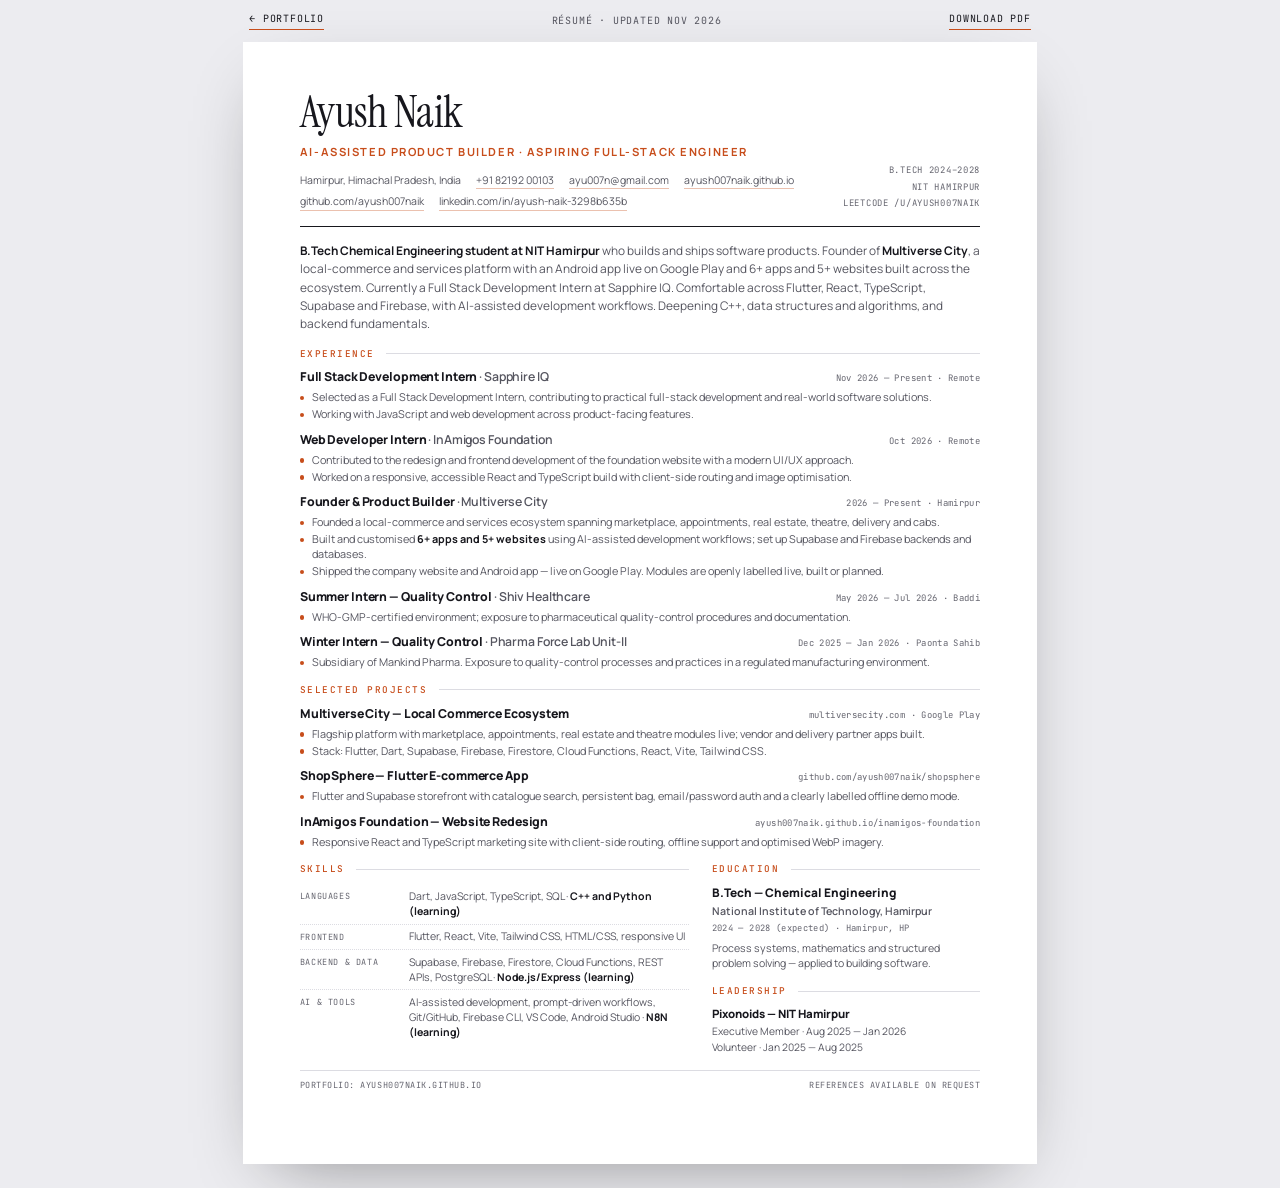
==== resume.html @ 89e1fe35 "Transform portfolio into an honest, case-study-led product site" ====
<!DOCTYPE html>
<html lang="en">
<head>
<meta charset="UTF-8">
<meta name="viewport" content="width=device-width, initial-scale=1.0">
<title>Ayush Naik — Résumé</title>
<meta name="robots" content="noindex, follow">
<meta name="description" content="Résumé of Ayush Naik — AI-assisted product builder and aspiring full-stack engineer.">
<link rel="icon" type="image/svg+xml" href="assets/icons/favicon.svg">
<link rel="preconnect" href="https://fonts.googleapis.com">
<link rel="preconnect" href="https://fonts.gstatic.com" crossorigin>
<link href="https://fonts.googleapis.com/css2?family=Instrument+Serif:ital@0;1&family=Manrope:wght@400;500;600;700;800&family=JetBrains+Mono:wght@400;500&display=swap" rel="stylesheet">
<style>
  :root {
    --ink: #17171d;
    --muted: #55555f;
    --dim: #666670;
    --line: #dcdce2;
    --accent: #c74d1b;
    --paper: #ffffff;
  }
  * { margin: 0; padding: 0; box-sizing: border-box; }
  body {
    font-family: "Manrope", -apple-system, BlinkMacSystemFont, "Segoe UI", sans-serif;
    color: var(--ink);
    background: #ececf0;
    font-size: 9.3pt;
    line-height: 1.45;
    -webkit-font-smoothing: antialiased;
  }
  a { color: inherit; text-decoration: none; }
  ul { list-style: none; }

  .toolbar {
    display: flex;
    align-items: center;
    justify-content: space-between;
    gap: 1rem;
    max-width: 210mm;
    margin: 0 auto;
    padding: 12px 6px;
    font-family: "JetBrains Mono", monospace;
    font-size: 10px;
    letter-spacing: .08em;
    text-transform: uppercase;
    color: #55555f;
  }
  .toolbar a { color: #17171d; border-bottom: 1px solid #c74d1b; padding-bottom: 2px; }

  .page {
    width: 210mm;
    min-height: 297mm;
    margin: 0 auto 24px;
    padding: 13mm 15mm 12mm;
    background: var(--paper);
    box-shadow: 0 24px 70px -30px rgba(0,0,0,.45);
  }

  .name {
    font-family: "Instrument Serif", Georgia, serif;
    font-size: 33pt;
    line-height: .96;
    letter-spacing: -.015em;
    font-weight: 400;
  }
  .role {
    margin-top: 3mm;
    font-size: 8.4pt;
    font-weight: 700;
    letter-spacing: .14em;
    text-transform: uppercase;
    color: var(--accent);
  }
  .contact {
    display: flex;
    flex-wrap: wrap;
    gap: 1.5mm 4mm;
    margin-top: 3.2mm;
    font-size: 7.9pt;
    color: var(--muted);
  }
  .contact a { border-bottom: 1px solid rgba(199,77,27,.35); }
  .header {
    display: flex;
    align-items: flex-end;
    justify-content: space-between;
    gap: 8mm;
    padding-bottom: 4mm;
    border-bottom: 1.5px solid var(--ink);
  }
  .header-right {
    text-align: right;
    font-family: "JetBrains Mono", monospace;
    font-size: 6.7pt;
    letter-spacing: .08em;
    text-transform: uppercase;
    color: var(--dim);
    line-height: 1.8;
    white-space: nowrap;
  }

  .summary {
    margin-top: 4mm;
    font-size: 8.9pt;
    line-height: 1.55;
    color: var(--muted);
  }
  .summary strong { color: var(--ink); font-weight: 700; }

  .section { margin-top: 3.4mm; }
  .section-title {
    display: flex;
    align-items: center;
    gap: 3mm;
    margin-bottom: 2.2mm;
    font-family: "JetBrains Mono", monospace;
    font-size: 7pt;
    font-weight: 500;
    letter-spacing: .16em;
    text-transform: uppercase;
    color: var(--accent);
  }
  .section-title::after {
    content: "";
    flex: 1;
    height: 1px;
    background: var(--line);
  }

  .entry { margin-bottom: 2.3mm; }
  .entry:last-child { margin-bottom: 0; }
  .entry-head {
    display: flex;
    align-items: baseline;
    justify-content: space-between;
    gap: 4mm;
  }
  .entry-title { font-size: 9.2pt; font-weight: 800; letter-spacing: -.01em; }
  .entry-title span { font-weight: 600; color: var(--muted); }
  .entry-date {
    flex-shrink: 0;
    font-family: "JetBrains Mono", monospace;
    font-size: 6.7pt;
    letter-spacing: .04em;
    color: var(--dim);
    white-space: nowrap;
  }
  .entry-sub {
    margin-top: .4mm;
    font-size: 7.8pt;
    font-weight: 600;
    color: var(--muted);
  }
  .entry ul { margin-top: 1.1mm; }
  .entry li {
    position: relative;
    padding-left: 3.2mm;
    margin-top: .55mm;
    font-size: 8.1pt;
    line-height: 1.38;
    color: var(--muted);
  }
  .entry li::before {
    content: "";
    position: absolute;
    left: 0;
    top: 1.45mm;
    width: 1.2mm;
    height: 1.2mm;
    border-radius: 50%;
    background: var(--accent);
  }
  .entry li strong { color: var(--ink); font-weight: 700; }

  .two-col {
    display: grid;
    grid-template-columns: 1.45fr 1fr;
    gap: 6mm;
    align-items: start;
  }

  .skill-row {
    display: grid;
    grid-template-columns: 26mm 1fr;
    gap: 3mm;
    padding: 1.25mm 0;
    border-bottom: 1px dotted var(--line);
    font-size: 7.9pt;
    line-height: 1.42;
  }
  .skill-row:last-child { border-bottom: 0; }
  .skill-row dt {
    font-family: "JetBrains Mono", monospace;
    font-size: 6.4pt;
    letter-spacing: .07em;
    text-transform: uppercase;
    color: var(--dim);
    padding-top: .35mm;
  }
  .skill-row dd { color: var(--muted); }
  .skill-row dd strong { color: var(--ink); font-weight: 700; }

  .edu-degree { font-size: 8.9pt; font-weight: 800; }
  .edu-school { margin-top: .6mm; font-size: 8pt; font-weight: 600; color: var(--muted); }
  .edu-date {
    margin-top: .8mm;
    font-family: "JetBrains Mono", monospace;
    font-size: 6.6pt;
    letter-spacing: .04em;
    color: var(--dim);
  }
  .edu-note { margin-top: 1.6mm; font-size: 7.9pt; line-height: 1.45; color: var(--muted); }

  .lead-item { margin-top: 3mm; }
  .lead-item:first-of-type { margin-top: 0; }
  .lead-title { font-size: 8.6pt; font-weight: 800; }
  .lead-meta { margin-top: .3mm; font-size: 7.7pt; color: var(--muted); }

  .footnote {
    margin-top: 4mm;
    padding-top: 2mm;
    border-top: 1px solid var(--line);
    font-family: "JetBrains Mono", monospace;
    font-size: 6.4pt;
    letter-spacing: .06em;
    text-transform: uppercase;
    color: var(--dim);
    display: flex;
    justify-content: space-between;
    gap: 4mm;
  }

  @page { size: A4; margin: 0; }

  @media print {
    body { background: #fff; font-size: 9.3pt; }
    .toolbar { display: none !important; }
    .page { width: 210mm; min-height: 297mm; margin: 0; padding: 11mm 15mm 9mm; box-shadow: none; }
    a { color: inherit; }
    .entry, .section { break-inside: avoid; }
  }

  @media (max-width: 780px) {
    body { background: #fff; }
    .page { width: 100%; min-height: 0; padding: 8mm 6mm; box-shadow: none; }
    .header { flex-direction: column; align-items: flex-start; gap: 3mm; }
    .header-right { text-align: left; }
    .two-col { grid-template-columns: 1fr; gap: 4mm; }
    .toolbar { padding: 10px 12px; }
  }
</style>
</head>
<body>
  <header class="toolbar">
    <a href="index.html">← Portfolio</a>
    <span>Résumé · updated Nov 2026</span>
    <a href="resume.pdf" download="Ayush_Naik_Resume.pdf">Download PDF</a>
  </header>

  <main class="page">
    <header class="header">
      <div>
        <h1 class="name">Ayush Naik</h1>
        <p class="role">AI-Assisted Product Builder · Aspiring Full-Stack Engineer</p>
        <div class="contact">
          <span>Hamirpur, Himachal Pradesh, India</span>
          <a href="tel:+918219200103">+91 82192 00103</a>
          <a href="mailto:ayu007n@gmail.com">ayu007n@gmail.com</a>
          <a href="https://ayush007naik.github.io">ayush007naik.github.io</a>
          <a href="https://github.com/ayush007naik">github.com/ayush007naik</a>
          <a href="https://linkedin.com/in/ayush-naik-3298b635b">linkedin.com/in/ayush-naik-3298b635b</a>
        </div>
      </div>
      <div class="header-right">
        B.Tech 2024–2028<br>
        NIT Hamirpur<br>
        LeetCode /u/ayush007naik
      </div>
    </header>

    <p class="summary">
      <strong>B.Tech Chemical Engineering student at NIT Hamirpur</strong> who builds and ships software products. Founder of
      <strong>Multiverse City</strong>, a local-commerce and services platform with an Android app live on Google Play and
      6+ apps and 5+ websites built across the ecosystem. Currently a Full Stack Development Intern at Sapphire IQ.
      Comfortable across Flutter, React, TypeScript, Supabase and Firebase, with AI-assisted development workflows.
      Deepening C++, data structures and algorithms, and backend fundamentals.
    </p>

    <section class="section" aria-labelledby="exp">
      <h2 class="section-title" id="exp">Experience</h2>

      <article class="entry">
        <div class="entry-head">
          <h3 class="entry-title">Full Stack Development Intern <span>· Sapphire IQ</span></h3>
          <span class="entry-date">Nov 2026 — Present · Remote</span>
        </div>
        <ul>
          <li>Selected as a Full Stack Development Intern, contributing to practical full-stack development and real-world software solutions.</li>
          <li>Working with JavaScript and web development across product-facing features.</li>
        </ul>
      </article>

      <article class="entry">
        <div class="entry-head">
          <h3 class="entry-title">Web Developer Intern <span>· InAmigos Foundation</span></h3>
          <span class="entry-date">Oct 2026 · Remote</span>
        </div>
        <ul>
          <li>Contributed to the redesign and frontend development of the foundation website with a modern UI/UX approach.</li>
          <li>Worked on a responsive, accessible React and TypeScript build with client-side routing and image optimisation.</li>
        </ul>
      </article>

      <article class="entry">
        <div class="entry-head">
          <h3 class="entry-title">Founder &amp; Product Builder <span>· Multiverse City</span></h3>
          <span class="entry-date">2026 — Present · Hamirpur</span>
        </div>
        <ul>
          <li>Founded a local-commerce and services ecosystem spanning marketplace, appointments, real estate, theatre, delivery and cabs.</li>
          <li>Built and customised <strong>6+ apps and 5+ websites</strong> using AI-assisted development workflows; set up Supabase and Firebase backends and databases.</li>
          <li>Shipped the company website and Android app — live on Google Play. Modules are openly labelled live, built or planned.</li>
        </ul>
      </article>

      <article class="entry">
        <div class="entry-head">
          <h3 class="entry-title">Summer Intern — Quality Control <span>· Shiv Healthcare</span></h3>
          <span class="entry-date">May 2026 — Jul 2026 · Baddi</span>
        </div>
        <ul>
          <li>WHO-GMP-certified environment; exposure to pharmaceutical quality-control procedures and documentation.</li>
        </ul>
      </article>

      <article class="entry">
        <div class="entry-head">
          <h3 class="entry-title">Winter Intern — Quality Control <span>· Pharma Force Lab Unit-II</span></h3>
          <span class="entry-date">Dec 2025 — Jan 2026 · Paonta Sahib</span>
        </div>
        <ul>
          <li>Subsidiary of Mankind Pharma. Exposure to quality-control processes and practices in a regulated manufacturing environment.</li>
        </ul>
      </article>
    </section>

    <section class="section" aria-labelledby="projects">
      <h2 class="section-title" id="projects">Selected Projects</h2>

      <article class="entry">
        <div class="entry-head">
          <h3 class="entry-title">Multiverse City — Local Commerce Ecosystem</h3>
          <span class="entry-date">multiversecity.com · Google Play</span>
        </div>
        <ul>
          <li>Flagship platform with marketplace, appointments, real estate and theatre modules live; vendor and delivery partner apps built.</li>
          <li>Stack: Flutter, Dart, Supabase, Firebase, Firestore, Cloud Functions, React, Vite, Tailwind CSS.</li>
        </ul>
      </article>

      <article class="entry">
        <div class="entry-head">
          <h3 class="entry-title">ShopSphere — Flutter E-commerce App</h3>
          <span class="entry-date">github.com/ayush007naik/shopsphere</span>
        </div>
        <ul>
          <li>Flutter and Supabase storefront with catalogue search, persistent bag, email/password auth and a clearly labelled offline demo mode.</li>
        </ul>
      </article>

      <article class="entry">
        <div class="entry-head">
          <h3 class="entry-title">InAmigos Foundation — Website Redesign</h3>
          <span class="entry-date">ayush007naik.github.io/inamigos-foundation</span>
        </div>
        <ul>
          <li>Responsive React and TypeScript marketing site with client-side routing, offline support and optimised WebP imagery.</li>
        </ul>
      </article>
    </section>

    <div class="two-col">
      <section class="section" aria-labelledby="skills" style="margin-top:3.4mm">
        <h2 class="section-title" id="skills">Skills</h2>
        <dl>
          <div class="skill-row"><dt>Languages</dt><dd>Dart, JavaScript, TypeScript, SQL · <strong>C++ and Python (learning)</strong></dd></div>
          <div class="skill-row"><dt>Frontend</dt><dd>Flutter, React, Vite, Tailwind CSS, HTML/CSS, responsive UI</dd></div>
          <div class="skill-row"><dt>Backend &amp; data</dt><dd>Supabase, Firebase, Firestore, Cloud Functions, REST APIs, PostgreSQL · <strong>Node.js/Express (learning)</strong></dd></div>
          <div class="skill-row"><dt>AI &amp; tools</dt><dd>AI-assisted development, prompt-driven workflows, Git/GitHub, Firebase CLI, VS Code, Android Studio · <strong>N8N (learning)</strong></dd></div>
        </dl>
      </section>

      <div>
        <section class="section" aria-labelledby="education" style="margin-top:3.4mm">
          <h2 class="section-title" id="education">Education</h2>
          <p class="edu-degree">B.Tech — Chemical Engineering</p>
          <p class="edu-school">National Institute of Technology, Hamirpur</p>
          <p class="edu-date">2024 — 2028 (expected) · Hamirpur, HP</p>
          <p class="edu-note">Process systems, mathematics and structured problem solving — applied to building software.</p>
        </section>

        <section class="section" aria-labelledby="leadership">
          <h2 class="section-title" id="leadership">Leadership</h2>
          <div class="lead-item">
            <p class="lead-title">Pixonoids — NIT Hamirpur</p>
            <p class="lead-meta">Executive Member · Aug 2025 — Jan 2026</p>
            <p class="lead-meta">Volunteer · Jan 2025 — Aug 2025</p>
          </div>
        </section>
      </div>
    </div>

    <p class="footnote">
      <span>Portfolio: ayush007naik.github.io</span>
      <span>References available on request</span>
    </p>
  </main>
</body>
</html>
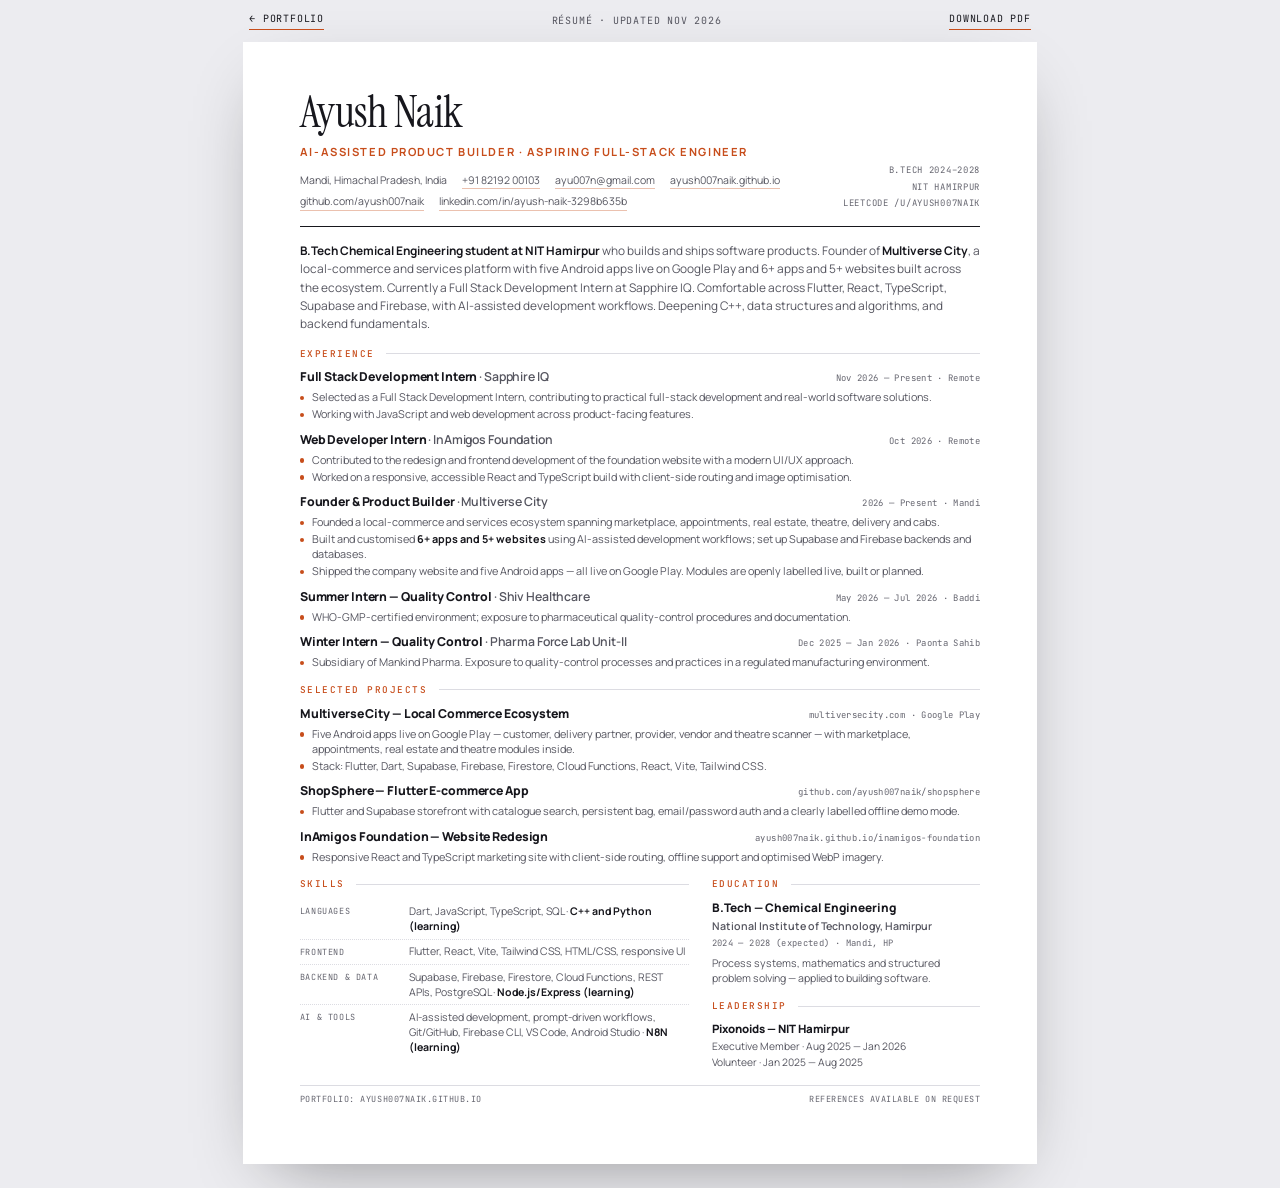
==== commit 2730c36b: "Feature five live apps, profile portrait and Mandi location" ====
--- a/resume.html
+++ b/resume.html
@@ -263,7 +263,7 @@
         <h1 class="name">Ayush Naik</h1>
         <p class="role">AI-Assisted Product Builder · Aspiring Full-Stack Engineer</p>
         <div class="contact">
-          <span>Hamirpur, Himachal Pradesh, India</span>
+          <span>Mandi, Himachal Pradesh, India</span>
           <a href="tel:+918219200103">+91 82192 00103</a>
           <a href="mailto:ayu007n@gmail.com">ayu007n@gmail.com</a>
           <a href="https://ayush007naik.github.io">ayush007naik.github.io</a>
@@ -280,7 +280,7 @@
 
     <p class="summary">
       <strong>B.Tech Chemical Engineering student at NIT Hamirpur</strong> who builds and ships software products. Founder of
-      <strong>Multiverse City</strong>, a local-commerce and services platform with an Android app live on Google Play and
+      <strong>Multiverse City</strong>, a local-commerce and services platform with five Android apps live on Google Play and
       6+ apps and 5+ websites built across the ecosystem. Currently a Full Stack Development Intern at Sapphire IQ.
       Comfortable across Flutter, React, TypeScript, Supabase and Firebase, with AI-assisted development workflows.
       Deepening C++, data structures and algorithms, and backend fundamentals.
@@ -314,12 +314,12 @@
       <article class="entry">
         <div class="entry-head">
           <h3 class="entry-title">Founder &amp; Product Builder <span>· Multiverse City</span></h3>
-          <span class="entry-date">2026 — Present · Hamirpur</span>
+          <span class="entry-date">2026 — Present · Mandi</span>
         </div>
         <ul>
           <li>Founded a local-commerce and services ecosystem spanning marketplace, appointments, real estate, theatre, delivery and cabs.</li>
           <li>Built and customised <strong>6+ apps and 5+ websites</strong> using AI-assisted development workflows; set up Supabase and Firebase backends and databases.</li>
-          <li>Shipped the company website and Android app — live on Google Play. Modules are openly labelled live, built or planned.</li>
+          <li>Shipped the company website and five Android apps — all live on Google Play. Modules are openly labelled live, built or planned.</li>
         </ul>
       </article>
 
@@ -353,7 +353,7 @@
           <span class="entry-date">multiversecity.com · Google Play</span>
         </div>
         <ul>
-          <li>Flagship platform with marketplace, appointments, real estate and theatre modules live; vendor and delivery partner apps built.</li>
+          <li>Five Android apps live on Google Play — customer, delivery partner, provider, vendor and theatre scanner — with marketplace, appointments, real estate and theatre modules inside.</li>
           <li>Stack: Flutter, Dart, Supabase, Firebase, Firestore, Cloud Functions, React, Vite, Tailwind CSS.</li>
         </ul>
       </article>
@@ -395,7 +395,7 @@
           <h2 class="section-title" id="education">Education</h2>
           <p class="edu-degree">B.Tech — Chemical Engineering</p>
           <p class="edu-school">National Institute of Technology, Hamirpur</p>
-          <p class="edu-date">2024 — 2028 (expected) · Hamirpur, HP</p>
+          <p class="edu-date">2024 — 2028 (expected) · Mandi, HP</p>
           <p class="edu-note">Process systems, mathematics and structured problem solving — applied to building software.</p>
         </section>
 
